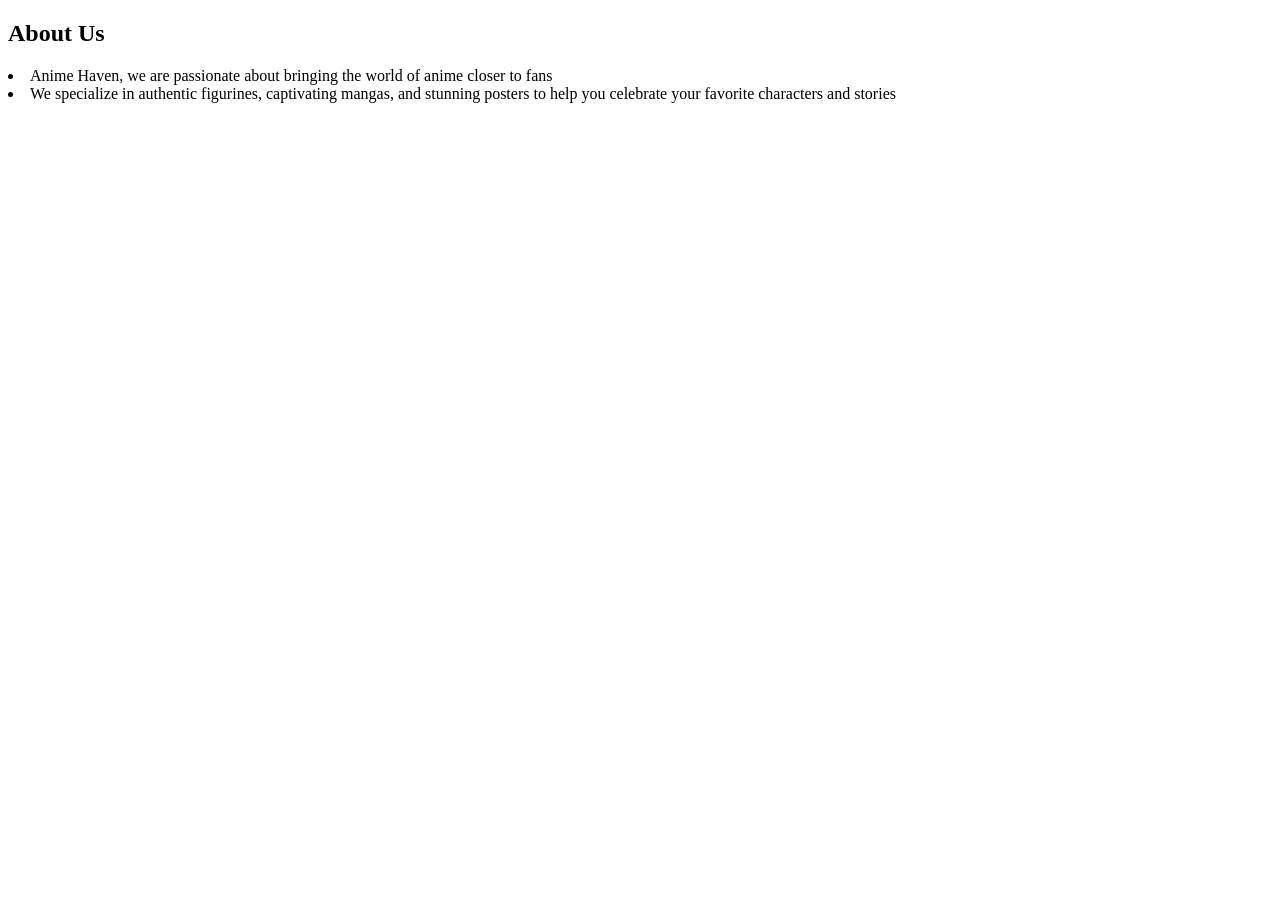
==== aboutus.html @ 6e39efd8 "Add files via upload" ====
<!DOCTYPE html>
<html lang="en">
<head>
  <meta charset="UTF-8">
  <title>Anime Haven</title>
</head>
<body>

<!-- About Us Section -->
  <section id="about">
    <h2>About Us</h2>
    <p><li>Anime Haven, we are passionate about bringing the world of anime closer to fans</li>
      <li>We specialize in authentic figurines, captivating mangas, and stunning posters to help you
       celebrate your favorite characters and stories</li></p>
  </section>
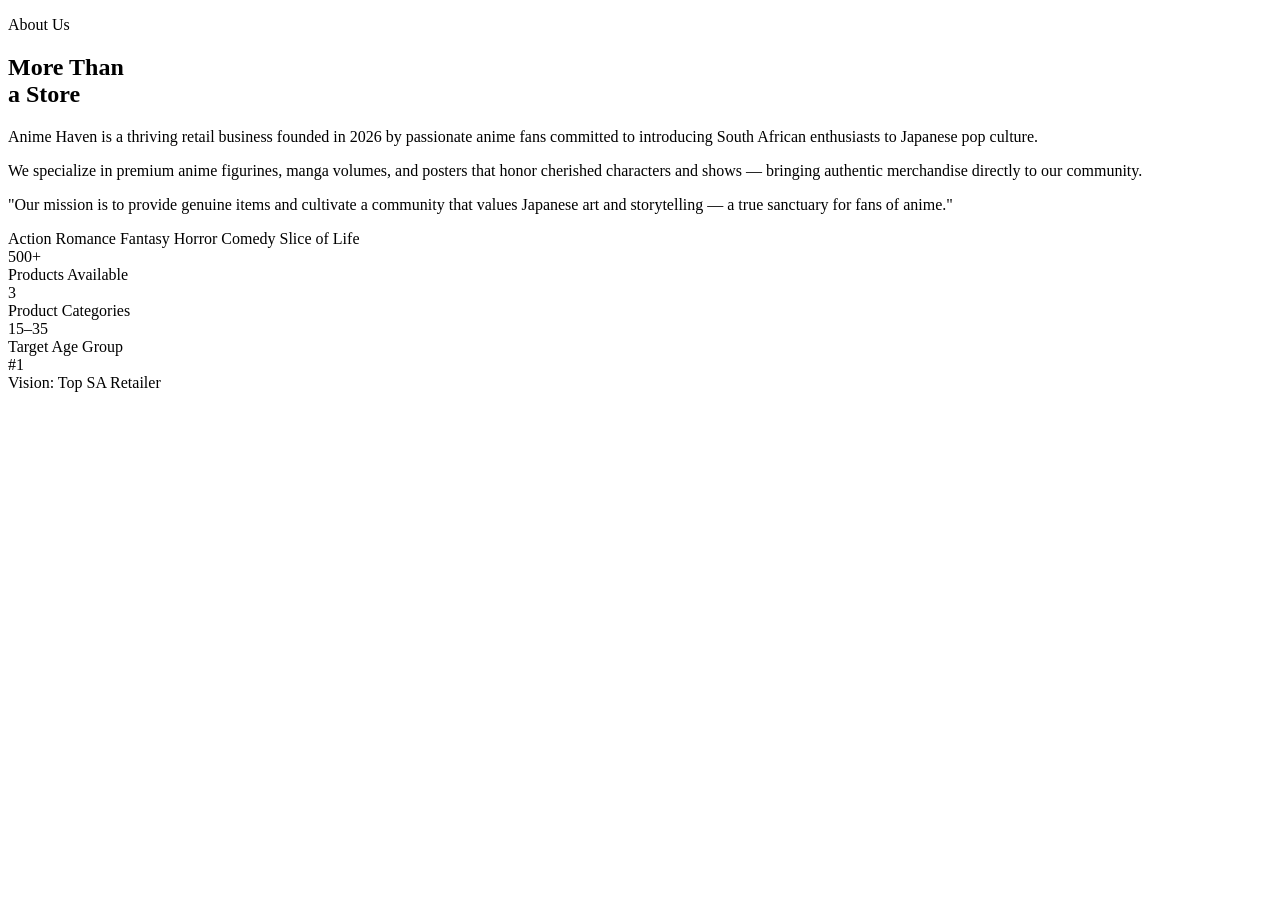
==== commit 44992ee7: "Revamp About Us section with new content and layout Updated the About Us section with detailed infor" ====
--- a/aboutus.html
+++ b/aboutus.html
@@ -5,12 +5,46 @@
   <title>Anime Haven</title>
 </head>
 <body>
-
-<!-- About Us Section -->
-  <section id="about">
-    <h2>About Us</h2>
-    <p><li>Anime Haven, we are passionate about bringing the world of anime closer to fans</li>
-      <li>We specialize in authentic figurines, captivating mangas, and stunning posters to help you
-       celebrate your favorite characters and stories</li></p>
+<!-- ── ABOUT ── -->
+  <section id="about" class="section-full">
+    <div class="about-inner">
+      <div class="about-text">
+        <p class="section-label">About Us</p>
+        <h2 class="section-title">More Than<br>a Store</h2>
+        <div class="divider"></div>
+        <p>Anime Haven is a thriving retail business founded in 2026 by passionate anime fans committed to introducing South African enthusiasts to Japanese pop culture.</p>
+        <p>We specialize in premium anime figurines, manga volumes, and posters that honor cherished characters and shows — bringing authentic merchandise directly to our community.</p>
+        <div class="mission-block">
+          <p>"Our mission is to provide genuine items and cultivate a community that values Japanese art and storytelling — a true sanctuary for fans of anime."</p>
+        </div>
+        <div class="genre-row">
+          <span class="genre-badge">Action</span>
+          <span class="genre-badge">Romance</span>
+          <span class="genre-badge">Fantasy</span>
+          <span class="genre-badge">Horror</span>
+          <span class="genre-badge">Comedy</span>
+          <span class="genre-badge">Slice of Life</span>
+        </div>
+      </div>
+      <div class="about-stats">
+        <div class="stat-card">
+          <div class="stat-num">500+</div>
+          <div class="stat-label">Products Available</div>
+        </div>
+        <div class="stat-card">
+          <div class="stat-num">3</div>
+          <div class="stat-label">Product Categories</div>
+        </div>
+        <div class="stat-card">
+          <div class="stat-num">15–35</div>
+          <div class="stat-label">Target Age Group</div>
+        </div>
+        <div class="stat-card">
+          <div class="stat-num">#1</div>
+          <div class="stat-label">Vision: Top SA Retailer</div>
+        </div>
+      </div>
+    </div>
   </section>
-
+</body>
+</html>
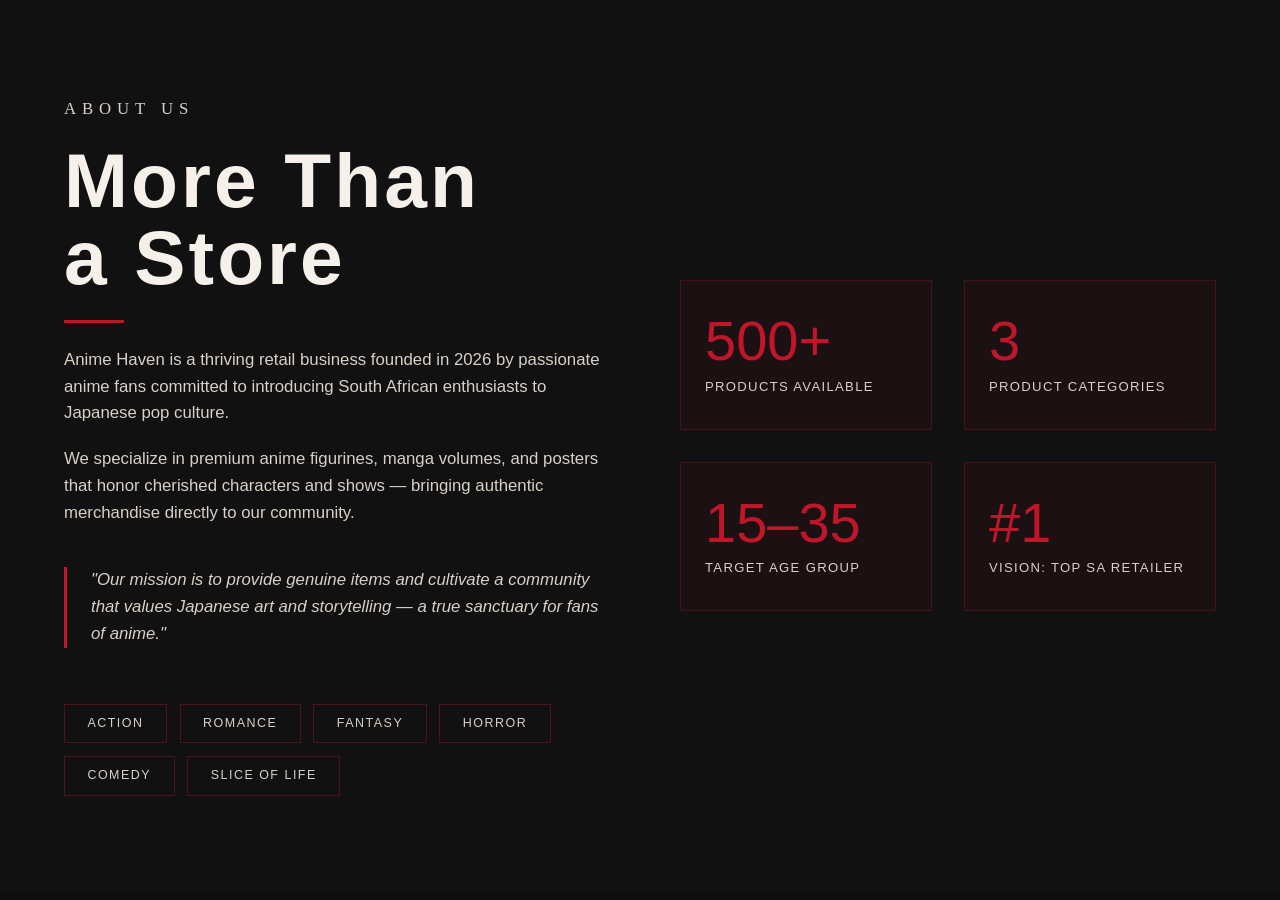
==== commit b53e85e4: "Initial commit: Add all project files" ====
--- a/aboutus.html
+++ b/aboutus.html
@@ -1,50 +1,52 @@
-<!DOCTYPE html>
-<html lang="en">
-<head>
-  <meta charset="UTF-8">
-  <title>Anime Haven</title>
-</head>
-<body>
-<!-- ── ABOUT ── -->
-  <section id="about" class="section-full">
-    <div class="about-inner">
-      <div class="about-text">
-        <p class="section-label">About Us</p>
-        <h2 class="section-title">More Than<br>a Store</h2>
-        <div class="divider"></div>
-        <p>Anime Haven is a thriving retail business founded in 2026 by passionate anime fans committed to introducing South African enthusiasts to Japanese pop culture.</p>
-        <p>We specialize in premium anime figurines, manga volumes, and posters that honor cherished characters and shows — bringing authentic merchandise directly to our community.</p>
-        <div class="mission-block">
-          <p>"Our mission is to provide genuine items and cultivate a community that values Japanese art and storytelling — a true sanctuary for fans of anime."</p>
-        </div>
-        <div class="genre-row">
-          <span class="genre-badge">Action</span>
-          <span class="genre-badge">Romance</span>
-          <span class="genre-badge">Fantasy</span>
-          <span class="genre-badge">Horror</span>
-          <span class="genre-badge">Comedy</span>
-          <span class="genre-badge">Slice of Life</span>
-        </div>
-      </div>
-      <div class="about-stats">
-        <div class="stat-card">
-          <div class="stat-num">500+</div>
-          <div class="stat-label">Products Available</div>
-        </div>
-        <div class="stat-card">
-          <div class="stat-num">3</div>
-          <div class="stat-label">Product Categories</div>
-        </div>
-        <div class="stat-card">
-          <div class="stat-num">15–35</div>
-          <div class="stat-label">Target Age Group</div>
-        </div>
-        <div class="stat-card">
-          <div class="stat-num">#1</div>
-          <div class="stat-label">Vision: Top SA Retailer</div>
-        </div>
-      </div>
-    </div>
-  </section>
-</body>
-</html>
+<!DOCTYPE html>
+<html lang="en">
+<head>
+  <meta charset="UTF-8">
+  <title>Anime Haven</title>
+  <link rel="stylesheet" href="css/styles.css">
+</head>
+<body>
+ <!-- ── ABOUT ── -->
+  <section id="about" class="section-full">
+    <div class="about-inner">
+      <div class="about-text">
+        <p class="section-label">About Us</p>
+        <h2 class="section-title">More Than<br>a Store</h2>
+        <div class="divider"></div>
+        <p>Anime Haven is a thriving retail business founded in 2026 by passionate anime fans committed to introducing South African enthusiasts to Japanese pop culture.</p>
+        <p>We specialize in premium anime figurines, manga volumes, and posters that honor cherished characters and shows — bringing authentic merchandise directly to our community.</p>
+        <div class="mission-block">
+          <p>"Our mission is to provide genuine items and cultivate a community that values Japanese art and storytelling — a true sanctuary for fans of anime."</p>
+        </div>
+        <div class="genre-row">
+          <span class="genre-badge">Action</span>
+          <span class="genre-badge">Romance</span>
+          <span class="genre-badge">Fantasy</span>
+          <span class="genre-badge">Horror</span>
+          <span class="genre-badge">Comedy</span>
+          <span class="genre-badge">Slice of Life</span>
+        </div>
+      </div>
+      <div class="about-stats">
+        <div class="stat-card">
+          <div class="stat-num">500+</div>
+          <div class="stat-label">Products Available</div>
+        </div>
+        <div class="stat-card">
+          <div class="stat-num">3</div>
+          <div class="stat-label">Product Categories</div>
+        </div>
+        <div class="stat-card">
+          <div class="stat-num">15–35</div>
+          <div class="stat-label">Target Age Group</div>
+        </div>
+        <div class="stat-card">
+          <div class="stat-num">#1</div>
+          <div class="stat-label">Vision: Top SA Retailer</div>
+        </div>
+      </div>
+    </div>
+  </section>
+  
+</body>
+</html>
--- a/css/styles.css
+++ b/css/styles.css
@@ -0,0 +1,524 @@
+    /* ── CSS Variables ── */
+    :root {
+      --red:        #C0162A;
+      --red-dark:   #8B0F1E;
+      --red-glow:   rgba(192, 22, 42, 0.35);
+      --black:      #0A0A0A;
+      --black2:     #111111;
+      --black3:     #1A1A1A;
+      --white:      #F5F0EA;
+      --white2:     #D9D0C7;
+      --accent:     #FF3C54;
+      --font-disp:  'Bebas Neue', sans-serif;
+      --font-jp:    'Noto Serif JP', serif;
+      --font-body:  'DM Sans', sans-serif;
+    }
+
+    /* ── Reset & Base ── */
+    *, *::before, *::after { box-sizing: border-box; margin: 0; padding: 0; }
+    html { scroll-behavior: smooth; }
+    body {
+      background: var(--black);
+      color: var(--white);
+      font-family: var(--font-body);
+      font-size: 16px;
+      line-height: 1.6;
+      overflow-x: hidden;
+    }
+    img { display: block; max-width: 100%; }
+    a { text-decoration: none; color: inherit; }
+
+    /* ── Noise overlay ── */
+    body::before {
+      content: '';
+      position: fixed; inset: 0;
+      background-image: url("data:image/svg+xml,%3Csvg viewBox='0 0 200 200' xmlns='http://www.w3.org/2000/svg'%3E%3Cfilter id='n'%3E%3CfeTurbulence type='fractalNoise' baseFrequency='0.9' numOctaves='4' stitchTiles='stitch'/%3E%3C/filter%3E%3Crect width='100%25' height='100%25' filter='url(%23n)' opacity='0.04'/%3E%3C/svg%3E");
+      background-size: 200px 200px;
+      pointer-events: none;
+      z-index: 0;
+    }
+
+    /* ── Sticky Nav ── */
+    nav {
+      position: sticky; top: 0; z-index: 999;
+      background: rgba(10,10,10,0.92);
+      backdrop-filter: blur(12px);
+      border-bottom: 1px solid rgba(192,22,42,0.3);
+      display: flex; align-items: center; justify-content: space-between;
+      padding: 0 4rem;
+      height: 64px;
+    }
+    .nav-logo {
+      font-family: var(--font-disp);
+      font-size: 1.8rem;
+      letter-spacing: 0.08em;
+      color: var(--white);
+    }
+    .nav-logo span { color: var(--red); }
+    .nav-links {
+      display: flex; gap: 2.5rem;
+      list-style: none;
+    }
+    .nav-links a {
+      font-family: var(--font-body);
+      font-size: 0.82rem;
+      font-weight: 500;
+      letter-spacing: 0.14em;
+      text-transform: uppercase;
+      color: var(--white2);
+      transition: color 0.25s;
+      position: relative;
+    }
+    .nav-links a::after {
+      content: '';
+      position: absolute; bottom: -4px; left: 0;
+      width: 0; height: 2px;
+      background: var(--red);
+      transition: width 0.3s;
+    }
+    .nav-links a:hover { color: var(--white); }
+    .nav-links a:hover::after { width: 100%; }
+
+    /* ── Hero ── */
+    #home {
+      position: relative;
+      min-height: 100vh;
+      display: flex; flex-direction: column;
+      align-items: center; justify-content: center;
+      text-align: center;
+      overflow: hidden;
+      padding: 6rem 2rem 4rem;
+    }
+    .hero-bg {
+      position: absolute; inset: 0;
+      background:
+        radial-gradient(ellipse 70% 60% at 50% 40%, rgba(192,22,42,0.18) 0%, transparent 70%),
+        repeating-linear-gradient(
+          0deg,
+          transparent,
+          transparent 59px,
+          rgba(192,22,42,0.06) 60px
+        ),
+        repeating-linear-gradient(
+          90deg,
+          transparent,
+          transparent 59px,
+          rgba(192,22,42,0.06) 60px
+        );
+      z-index: 0;
+    }
+    /* decorative torii silhouette */
+    .hero-bg::after {
+      content: '';
+      position: absolute;
+      bottom: 0; left: 50%;
+      transform: translateX(-50%);
+      width: 600px; height: 350px;
+      background: url("data:image/svg+xml,%3Csvg xmlns='http://www.w3.org/2000/svg' viewBox='0 0 600 350'%3E%3Crect x='60' y='60' width='30' height='290' fill='%238B0F1E' opacity='0.18'/%3E%3Crect x='510' y='60' width='30' height='290' fill='%238B0F1E' opacity='0.18'/%3E%3Crect x='30' y='55' width='540' height='28' rx='4' fill='%238B0F1E' opacity='0.18'/%3E%3Crect x='50' y='90' width='500' height='20' rx='3' fill='%238B0F1E' opacity='0.13'/%3E%3C/svg%3E") center/contain no-repeat;
+      z-index: 0;
+      opacity: 0.6;
+    }
+    .hero-content { position: relative; z-index: 1; max-width: 820px; }
+    .hero-eyebrow {
+      font-family: var(--font-jp);
+      font-size: 0.85rem;
+      letter-spacing: 0.35em;
+      color: var(--red);
+      text-transform: uppercase;
+      margin-bottom: 1.2rem;
+      animation: fadeUp 0.8s ease both;
+    }
+    .hero-title {
+      font-family: var(--font-disp);
+      font-size: clamp(5rem, 14vw, 11rem);
+      line-height: 0.9;
+      letter-spacing: 0.04em;
+      color: var(--white);
+      animation: fadeUp 0.9s 0.1s ease both;
+    }
+    .hero-title span {
+      display: block;
+      color: var(--red);
+      -webkit-text-stroke: 1px var(--red);
+      text-shadow: 0 0 60px var(--red-glow);
+    }
+    .hero-sub {
+      margin-top: 1.8rem;
+      font-size: 1.05rem;
+      color: var(--white2);
+      max-width: 480px;
+      margin-inline: auto;
+      animation: fadeUp 1s 0.25s ease both;
+    }
+    .hero-cta {
+      margin-top: 2.5rem;
+      display: inline-flex; gap: 1rem;
+      animation: fadeUp 1s 0.4s ease both;
+    }
+    .btn {
+      display: inline-block;
+      padding: 0.85rem 2.2rem;
+      font-size: 0.82rem;
+      font-weight: 500;
+      letter-spacing: 0.14em;
+      text-transform: uppercase;
+      border: none; cursor: pointer;
+      transition: all 0.25s;
+    }
+    .btn-primary {
+      background: var(--red);
+      color: var(--white);
+    }
+    .btn-primary:hover {
+      background: var(--accent);
+      box-shadow: 0 0 30px var(--red-glow);
+      transform: translateY(-2px);
+    }
+    .btn-outline {
+      background: transparent;
+      color: var(--white);
+      border: 1px solid rgba(245,240,234,0.35);
+    }
+    .btn-outline:hover {
+      border-color: var(--red);
+      color: var(--red);
+      transform: translateY(-2px);
+    }
+    .hero-scroll {
+      position: absolute; bottom: 2rem; left: 50%; transform: translateX(-50%);
+      display: flex; flex-direction: column; align-items: center; gap: 0.5rem;
+      font-size: 0.7rem; letter-spacing: 0.2em; text-transform: uppercase;
+      color: rgba(245,240,234,0.35);
+      z-index: 1;
+      animation: fadeUp 1s 0.7s ease both;
+    }
+    .hero-scroll-line {
+      width: 1px; height: 50px;
+      background: linear-gradient(to bottom, rgba(245,240,234,0.35), transparent);
+      animation: scrollPulse 2s ease-in-out infinite;
+    }
+
+    /* ── Section Wrapper ── */
+    .section {
+      position: relative; z-index: 1;
+      padding: 6rem 4rem;
+      max-width: 1200px;
+      margin: 0 auto;
+    }
+    .section-full {
+      position: relative; z-index: 1;
+      padding: 6rem 4rem;
+    }
+    .section-label {
+      font-family: var(--font-jp);
+      font-size: 0.75rem;
+      letter-spacing: 0.35em;
+      text-transform: uppercase;
+      color: var(--red);
+      margin-bottom: 1rem;
+    }
+    .section-title {
+      font-family: var(--font-disp);
+      font-size: clamp(2.8rem, 6vw, 5rem);
+      line-height: 1;
+      letter-spacing: 0.04em;
+    }
+    .divider {
+      width: 60px; height: 3px;
+      background: var(--red);
+      margin: 1.5rem 0;
+    }
+
+    /* ── About ── */
+    #about { background: var(--black2); }
+    .about-inner {
+      max-width: 1200px; margin: 0 auto;
+      display: grid; grid-template-columns: 1fr 1fr; gap: 5rem; align-items: center;
+    }
+    .about-text p {
+      color: var(--white2); font-size: 1.05rem; margin-bottom: 1.2rem;
+    }
+    .about-stats {
+      display: grid; grid-template-columns: 1fr 1fr; gap: 2rem;
+    }
+    .stat-card {
+      border: 1px solid rgba(192,22,42,0.25);
+      padding: 2rem 1.5rem;
+      background: rgba(192,22,42,0.06);
+      transition: border-color 0.3s, background 0.3s;
+    }
+    .stat-card:hover {
+      border-color: var(--red);
+      background: rgba(192,22,42,0.12);
+    }
+    .stat-num {
+      font-family: var(--font-disp);
+      font-size: 3.5rem;
+      color: var(--red);
+      line-height: 1;
+    }
+    .stat-label {
+      font-size: 0.82rem; letter-spacing: 0.1em;
+      text-transform: uppercase; color: var(--white2);
+      margin-top: 0.4rem;
+    }
+    .mission-block {
+      margin-top: 2.5rem;
+      border-left: 3px solid var(--red);
+      padding-left: 1.5rem;
+    }
+    .mission-block p { color: var(--white2); font-style: italic; font-size: 1.05rem; }
+
+    /* ── Services ── */
+    #services { background: var(--black); }
+    .services-inner { max-width: 1200px; margin: 0 auto; }
+    .services-grid {
+      display: grid; grid-template-columns: repeat(3, 1fr); gap: 1.5px;
+      margin-top: 3.5rem;
+      background: rgba(192,22,42,0.2);
+    }
+    .service-card {
+      background: var(--black);
+      padding: 3rem 2rem;
+      position: relative;
+      overflow: hidden;
+      transition: background 0.35s;
+    }
+    .service-card::before {
+      content: '';
+      position: absolute; top: 0; left: 0;
+      width: 100%; height: 3px;
+      background: var(--red);
+      transform: scaleX(0); transform-origin: left;
+      transition: transform 0.4s;
+    }
+    .service-card:hover { background: var(--black3); }
+    .service-card:hover::before { transform: scaleX(1); }
+    .service-icon {
+      font-size: 2.8rem;
+      margin-bottom: 1.5rem;
+      display: block;
+    }
+    .service-card h3 {
+      font-family: var(--font-disp);
+      font-size: 1.8rem;
+      letter-spacing: 0.05em;
+      margin-bottom: 1rem;
+      color: var(--white);
+    }
+    .service-card p { color: var(--white2); font-size: 0.95rem; line-height: 1.7; }
+    .service-tag {
+      display: inline-block;
+      margin-top: 1.5rem;
+      padding: 0.3rem 0.9rem;
+      border: 1px solid rgba(192,22,42,0.4);
+      font-size: 0.72rem;
+      letter-spacing: 0.15em;
+      text-transform: uppercase;
+      color: var(--red);
+    }
+    .service-price {
+      font-family: var(--font-disp);
+      font-size: 2.2rem;
+      color: var(--white);
+      margin-top: 1rem;
+    }
+    .service-price small { font-size: 1rem; color: var(--white2); }
+
+    /* featured banner */
+    .featured-banner {
+      margin-top: 4rem;
+      background: var(--red);
+      padding: 3rem 3.5rem;
+      display: grid;
+      grid-template-columns: 1fr auto;
+      align-items: center;
+      gap: 2rem;
+    }
+    .featured-banner h3 {
+      font-family: var(--font-disp);
+      font-size: 2.2rem;
+      letter-spacing: 0.05em;
+      color: var(--white);
+    }
+    .featured-banner p { color: rgba(245,240,234,0.8); margin-top: 0.4rem; }
+    .btn-white {
+      background: var(--white);
+      color: var(--red);
+      white-space: nowrap;
+    }
+    .btn-white:hover {
+      background: var(--black);
+      color: var(--white);
+      transform: translateY(-2px);
+    }
+
+    /* ── Contact ── */
+    #contact { background: var(--black2); }
+    .contact-inner {
+      max-width: 1200px; margin: 0 auto;
+      display: grid; grid-template-columns: 1fr 1.4fr; gap: 5rem;
+    }
+    .contact-info h2 {
+      font-family: var(--font-disp);
+      font-size: clamp(2.8rem, 5vw, 4.5rem);
+      letter-spacing: 0.04em; line-height: 1;
+    }
+    .contact-info .divider { margin-bottom: 2rem; }
+    .contact-detail {
+      display: flex; align-items: flex-start; gap: 1.2rem;
+      margin-bottom: 1.8rem;
+    }
+    .contact-detail-icon {
+      width: 44px; height: 44px; flex-shrink: 0;
+      background: rgba(192,22,42,0.15);
+      border: 1px solid rgba(192,22,42,0.3);
+      display: flex; align-items: center; justify-content: center;
+      font-size: 1.1rem;
+    }
+    .contact-detail-text span {
+      display: block;
+      font-size: 0.72rem;
+      letter-spacing: 0.15em;
+      text-transform: uppercase;
+      color: var(--red);
+      margin-bottom: 0.2rem;
+    }
+    .contact-detail-text p { color: var(--white2); }
+
+    /* Form */
+    .contact-form { display: flex; flex-direction: column; gap: 1.2rem; }
+    .form-group { display: flex; flex-direction: column; gap: 0.5rem; }
+    .form-group label {
+      font-size: 0.72rem;
+      letter-spacing: 0.15em;
+      text-transform: uppercase;
+      color: var(--white2);
+    }
+    .form-group input,
+    .form-group textarea {
+      background: rgba(255,255,255,0.04);
+      border: 1px solid rgba(245,240,234,0.12);
+      color: var(--white);
+      font-family: var(--font-body);
+      font-size: 0.95rem;
+      padding: 0.9rem 1.2rem;
+      outline: none;
+      transition: border-color 0.25s, background 0.25s;
+      resize: none;
+    }
+    .form-group input:focus,
+    .form-group textarea:focus {
+      border-color: var(--red);
+      background: rgba(192,22,42,0.06);
+    }
+    .form-group textarea { min-height: 130px; }
+    .form-submit { margin-top: 0.5rem; }
+
+    /* ── Footer ── */
+    footer {
+      background: var(--black);
+      border-top: 1px solid rgba(192,22,42,0.2);
+      padding: 3rem 4rem;
+      position: relative; z-index: 1;
+    }
+    .footer-inner {
+      max-width: 1200px; margin: 0 auto;
+      display: flex; flex-wrap: wrap;
+      align-items: center; justify-content: space-between;
+      gap: 1.5rem;
+    }
+    .footer-logo {
+      font-family: var(--font-disp);
+      font-size: 1.6rem;
+      letter-spacing: 0.08em;
+    }
+    .footer-logo span { color: var(--red); }
+    .footer-copy {
+      font-size: 0.8rem;
+      color: rgba(245,240,234,0.35);
+      text-align: center;
+    }
+    .footer-links { display: flex; gap: 1.8rem; }
+    .footer-links a {
+      font-size: 0.78rem;
+      letter-spacing: 0.1em;
+      text-transform: uppercase;
+      color: rgba(245,240,234,0.45);
+      transition: color 0.2s;
+    }
+    .footer-links a:hover { color: var(--red); }
+
+    /* ── Animations ── */
+    @keyframes fadeUp {
+      from { opacity: 0; transform: translateY(28px); }
+      to   { opacity: 1; transform: translateY(0); }
+    }
+    @keyframes scrollPulse {
+      0%, 100% { opacity: 0.35; }
+      50%       { opacity: 0.9; }
+    }
+
+    /* ── Genre Badges ── */
+    .genre-row {
+      display: flex; flex-wrap: wrap; gap: 0.8rem;
+      margin-top: 3.5rem;
+    }
+    .genre-badge {
+      padding: 0.55rem 1.4rem;
+      border: 1px solid rgba(192,22,42,0.35);
+      font-size: 0.78rem;
+      letter-spacing: 0.12em;
+      text-transform: uppercase;
+      color: var(--white2);
+      cursor: default;
+      transition: all 0.25s;
+    }
+    .genre-badge:hover {
+      background: var(--red);
+      color: var(--white);
+      border-color: var(--red);
+    }
+
+    /* ── Marquee strip ── */
+    .marquee-wrap {
+      overflow: hidden;
+      background: var(--red);
+      padding: 0.8rem 0;
+      position: relative; z-index: 1;
+    }
+    .marquee-track {
+      display: flex; gap: 0;
+      animation: marquee 20s linear infinite;
+      white-space: nowrap;
+    }
+    .marquee-track span {
+      font-family: var(--font-disp);
+      font-size: 1rem;
+      letter-spacing: 0.18em;
+      color: rgba(245,240,234,0.7);
+      padding: 0 2.5rem;
+    }
+    .marquee-track span.dot { color: var(--white); padding: 0; }
+    @keyframes marquee {
+      from { transform: translateX(0); }
+      to   { transform: translateX(-50%); }
+    }
+
+    /* ── Responsive ── */
+    @media (max-width: 900px) {
+      nav { padding: 0 1.5rem; }
+      .nav-links { gap: 1.2rem; }
+      .section, .section-full { padding: 4rem 1.5rem; }
+      .about-inner { grid-template-columns: 1fr; gap: 3rem; }
+      .services-grid { grid-template-columns: 1fr; }
+      .contact-inner { grid-template-columns: 1fr; gap: 3rem; }
+      .featured-banner { grid-template-columns: 1fr; }
+      footer { padding: 2rem 1.5rem; }
+      .footer-inner { flex-direction: column; align-items: flex-start; }
+    }
+    @media (max-width: 600px) {
+      .nav-links { display: none; }
+      .hero-title { font-size: 5rem; }
+      .about-stats { grid-template-columns: 1fr; }
+    }
